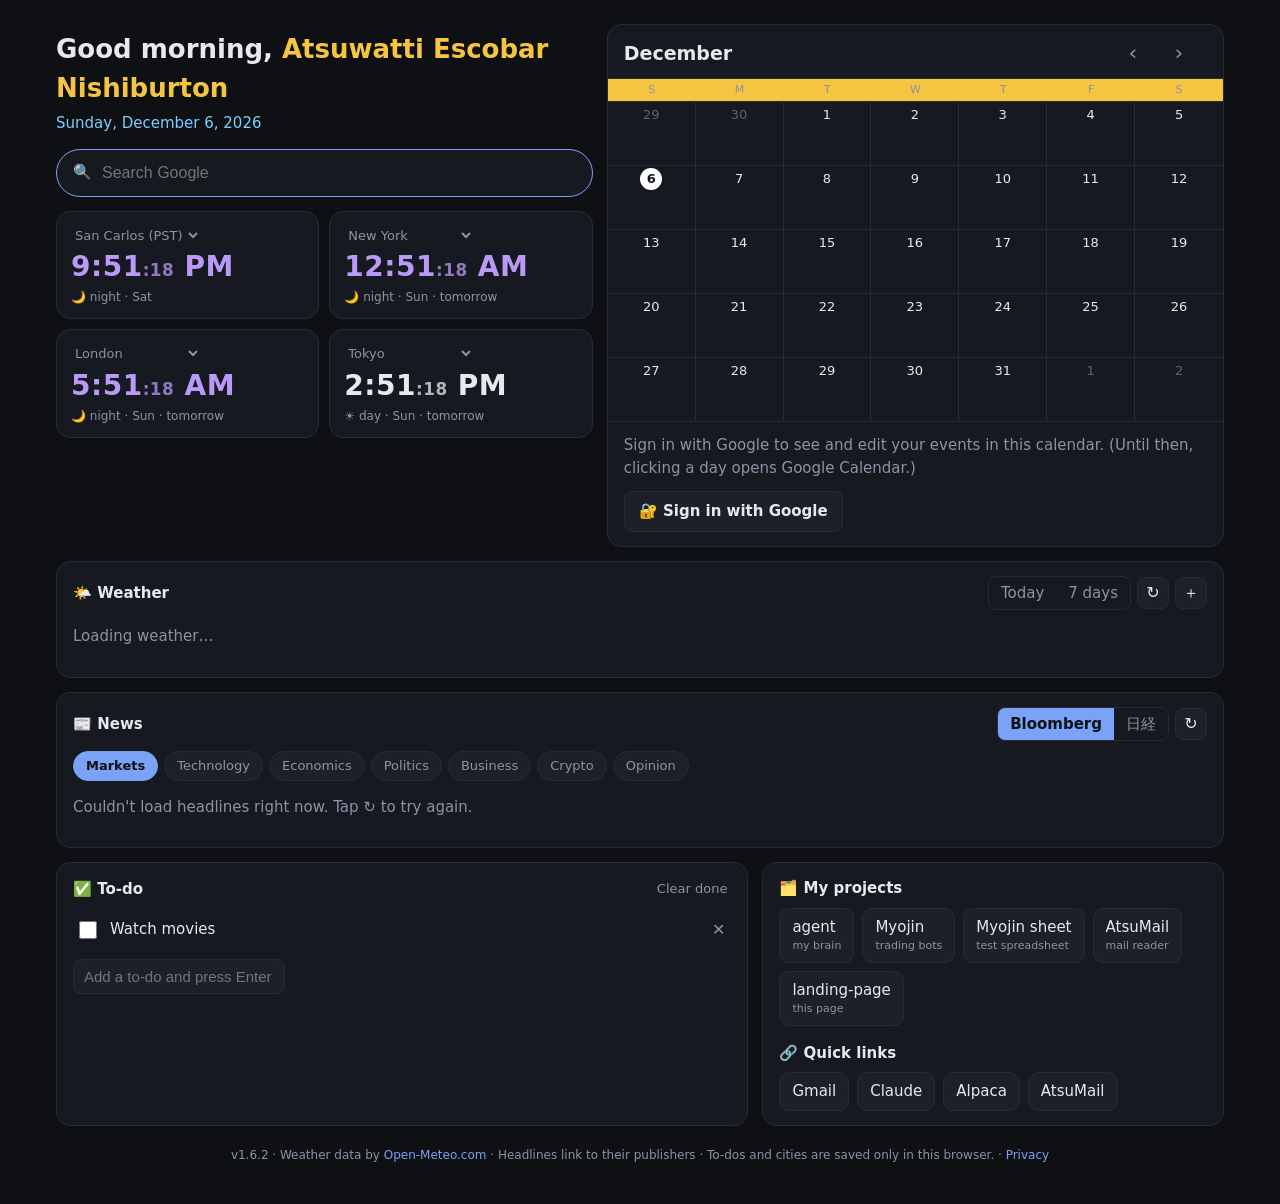
==== index.html @ d67fa59d "v1.6.2: weekday row yellow background, gray letters Co-Authored-By: Claude Opus 5.5 <noreply@anthrop" ====
<!DOCTYPE html>
<html lang="en">
<head>
  <meta charset="utf-8">
  <meta name="viewport" content="width=device-width, initial-scale=1">
  <meta name="theme-color" content="#0e1014">
  <title>Atsushi's landing page</title>
  <link rel="icon" href="data:image/svg+xml,<svg xmlns='http://www.w3.org/2000/svg' viewBox='0 0 100 100'><text y='.9em' font-size='90'>🏠</text></svg>">
  <link rel="stylesheet" href="css/style.css?v=1.6.2">
</head>
<body>
  <main class="page">
    <div class="top-grid">
    <header class="top">
      <div class="hello">
        <h1 id="greeting">Hello</h1>
        <div id="today" class="muted"></div>
      </div>
    </header>
    <form class="search" action="https://www.google.com/search" method="get" role="search">
      <span aria-hidden="true">🔍</span>
      <input id="search" name="q" type="search" placeholder="Search Google" autocomplete="off" aria-label="Search Google">
    </form>
    <section class="clocks-area" aria-label="World clocks">
      <div id="clocks" class="clocks"></div>
    </section>
    <section class="card cal-card" aria-labelledby="gcal-title">
      <div class="card-head mg-head">
        <h2 id="gcal-title" class="mg-title"><button type="button" id="cal-title" class="cal-title" title="Back to this month"></button></h2>
        <div class="month-nav">
          <button type="button" id="cal-prev" class="cal-nav" aria-label="Previous month">‹</button>
          <button type="button" id="cal-next" class="cal-nav" aria-label="Next month">›</button>
        </div>
        <div class="head-tools">
          <button type="button" id="gcal-signout" class="link-btn" hidden>Sign out</button>
          <button type="button" id="gcal-refresh" class="icon-btn" title="Refresh calendar" aria-label="Refresh calendar" hidden>↻</button>
          <button type="button" id="gcal-add" class="add-pill" title="Add event" aria-label="Add event" hidden>＋</button>
        </div>
      </div>
      <div id="month-grid" class="month-grid"></div>
      <div id="gcal-body" class="gcal-body"></div>
    </section>
    </div>

    <section class="card" aria-labelledby="weather-title">
      <div class="card-head">
        <h2 id="weather-title">🌤️ Weather</h2>
        <div class="head-tools">
          <div class="switch" role="group" aria-label="Weather view">
            <button type="button" data-mode="today">Today</button>
            <button type="button" data-mode="week">7 days</button>
          </div>
          <button type="button" id="weather-refresh" class="icon-btn" title="Refresh weather" aria-label="Refresh weather">↻</button>
          <button type="button" id="city-add-toggle" class="icon-btn" title="Add a city" aria-label="Add a city">＋</button>
        </div>
      </div>
      <form id="city-form" class="city-form" hidden>
        <input id="city-input" type="text" placeholder="Type a city, like Seattle" autocomplete="off" aria-label="City name">
        <button type="submit">Find</button>
        <div id="city-results" class="city-results"></div>
      </form>
      <div id="weather" class="weather"><p class="muted">Loading weather…</p></div>
      <div id="weather-updated" class="tiny muted"></div>
    </section>

    <section class="card" aria-labelledby="news-title">
      <div class="card-head">
        <h2 id="news-title">📰 News</h2>
        <div class="head-tools">
          <div id="news-sources" class="switch" role="tablist" aria-label="News source"></div>
          <button type="button" id="news-refresh" class="icon-btn" title="Refresh news" aria-label="Refresh news">↻</button>
        </div>
      </div>
      <div id="news-genres" class="news-genres" role="tablist" aria-label="Genre"></div>
      <div id="news-list" class="news-list"><p class="muted">Loading news…</p></div>
      <div id="news-updated" class="tiny muted"></div>
    </section>

    <div class="two-col">
      <section class="card" aria-labelledby="todo-title">
        <div class="card-head">
          <h2 id="todo-title">✅ To-do</h2>
          <button type="button" id="todo-clear" class="link-btn">Clear done</button>
        </div>
        <ul id="todo-list" class="todo-list"></ul>
        <form id="todo-form">
          <input id="todo-input" type="text" placeholder="Add a to-do and press Enter" autocomplete="off" aria-label="New to-do">
        </form>
      </section>

      <section class="card" aria-labelledby="proj-title">
        <h2 id="proj-title">🗂️ My projects</h2>
        <div id="projects" class="chips"></div>
        <h2 class="spaced">🔗 Quick links</h2>
        <div id="links" class="chips"></div>
      </section>
    </div>

    <footer class="tiny muted">
      <span id="version"></span> ·
      Weather data by <a href="https://open-meteo.com/">Open-Meteo.com</a> ·
      Headlines link to their publishers ·
      To-dos and cities are saved only in this browser. ·
      <a href="privacy.html">Privacy</a>
    </footer>
  </main>

  <script src="js/config.js?v=1.6.2"></script>
  <script src="js/app.js?v=1.6.2"></script>
  <script src="https://accounts.google.com/gsi/client" async defer></script>
  <script src="js/calendar.js?v=1.6.2"></script>
  <script src="js/news.js?v=1.6.2"></script>
</body>
</html>
---- css/style.css ----
/* Dark theme, like AtsuMail */
:root {
  --bg: #0e1014;
  --card: #161920;
  --card-2: #1c2029;
  --border: #262b36;
  --text: #e7e9ee;
  --muted: #8b93a7;
  --accent: #7aa2f7;
  --good: #9ece6a;
  --rain: #7dcfff;
  --night: #bb9af7;
  --yellow: #f5c542;
  --radius: 14px;
}
* { box-sizing: border-box; }
html, body { margin: 0; background: var(--bg); color: var(--text); }
body { font: 15px/1.5 system-ui, -apple-system, "Segoe UI", Roboto, sans-serif; }
a { color: var(--accent); text-decoration: none; }
a:hover { text-decoration: underline; }
h1 { font-size: 26px; font-weight: 600; margin: 0; }
h2 { font-size: 15px; font-weight: 600; margin: 0; color: var(--text); }
.muted { color: var(--muted); }
.tiny { font-size: 12px; }
.spaced { margin-top: 16px; }

.page { max-width: 1200px; margin: 0 auto; padding: 24px 16px 40px; display: grid; gap: 14px; }
/* Top: greeting, search and clocks on the left; month calendar on the right */
.top-grid { display: grid; grid-template-columns: minmax(0, 1fr) minmax(0, 1.15fr); grid-template-areas: "hello cal" "search cal" "clocks cal"; grid-template-rows: auto auto 1fr; gap: 14px; align-items: start; }
.top-grid > .top { grid-area: hello; }
.top-grid > .search { grid-area: search; }
.top-grid > .clocks-area { grid-area: clocks; }
.top-grid > .cal-card { grid-area: cal; }
.clocks-area .clocks { grid-template-columns: repeat(2, minmax(0, 1fr)); }
.top { display: flex; justify-content: space-between; align-items: flex-start; flex-wrap: wrap; gap: 12px; }
.hello { display: grid; gap: 4px; padding-top: 6px; min-width: 0; }
.nick { color: var(--yellow); }
#today { color: #7dcfff; }

/* My calendar: month view like the phone widget */
.mg-head { margin-bottom: 6px; }
.mg-title { flex: 1; margin: 0; }
.cal-title { background: none; border: 0; padding: 0; font-size: 19px; font-weight: 700; color: var(--text); }
.cal-title:hover { color: var(--accent); }
.month-nav { display: flex; gap: 18px; margin-right: 6px; }
.cal-nav { background: none; border: 0; color: var(--muted); font-size: 22px; line-height: 1; width: 28px; height: 28px; padding: 0; }
.cal-nav:hover { color: var(--text); }
.add-pill { background: #f1f1f1; color: #222; border: 0; border-radius: 999px; font-size: 18px; line-height: 1; padding: 4px 16px; }
.add-pill:hover { background: #fff; }
.month-grid { display: grid; grid-template-columns: repeat(7, minmax(0, 1fr)); border-top: 1px solid var(--border); margin: 0 -16px 12px; }
.mg-dow { text-align: center; color: var(--muted); background: var(--yellow); font-size: 11px; padding: 3px 0; border-bottom: 1px solid var(--border); }
.mg-day { min-height: 64px; padding: 2px 2px 4px; border-right: 1px solid var(--border); border-bottom: 1px solid var(--border); cursor: pointer; display: flex; flex-direction: column; gap: 2px; min-width: 0; }
.mg-day:nth-child(7n) { border-right: 0; }
.mg-day:hover { background: var(--card-2); }
.mg-day.selected { box-shadow: inset 0 0 0 2px var(--accent); }
.mg-day.other .mg-num { color: var(--muted); opacity: .6; }
.mg-num { text-align: center; font-size: 13px; }
.mg-num span { display: inline-grid; place-items: center; min-width: 22px; height: 22px; border-radius: 50%; }
.mg-day.today .mg-num span { background: #fff; color: #10131a; font-weight: 700; }
.ev-box { display: block; width: 100%; border: 0; border-radius: 4px; padding: 1px 4px; font-size: 11px; line-height: 1.35; text-align: left; white-space: nowrap; overflow: hidden; text-overflow: ellipsis; cursor: pointer; }
.ev-box:hover { filter: brightness(1.12); }
.ev-more { font-size: 11px; color: var(--muted); padding-left: 4px; }

/* Day details under the grid */
.add-btn { font-size: 13px; padding: 5px 10px; }
.google-btn { margin-top: 4px; font-weight: 600; padding: 8px 14px; }
.gcal-body .muted { margin: 4px 0 8px; }
.gcal-day { margin-bottom: 10px; }
.gcal-day-head { display: flex; justify-content: space-between; align-items: baseline; gap: 8px; margin: 2px 0 6px; }
.gcal-date { font-size: 13px; color: var(--muted); font-weight: 600; }
.gcal-date.is-today { color: var(--yellow); }
.gcal-event { display: flex; align-items: baseline; gap: 10px; width: 100%; text-align: left; background: var(--card-2); border: 1px solid var(--border); border-radius: 8px; padding: 7px 10px; margin-bottom: 5px; }
.gcal-dot { flex: none; width: 9px; height: 9px; border-radius: 50%; align-self: center; }
.gcal-time { flex: none; min-width: 128px; color: var(--muted); font-size: 13px; font-variant-numeric: tabular-nums; }
.gcal-title { overflow-wrap: anywhere; }
.gcal-title small { color: var(--muted); }
.gcal-none { color: var(--muted); font-size: 13px; padding: 2px 0 4px; }
.gcal-note { font-size: 13px; color: var(--muted); margin-bottom: 8px; }
.gcal-form { display: grid; gap: 10px; max-width: 520px; }
.gcal-form-title { font-weight: 600; }
.gcal-form label { display: grid; gap: 4px; font-size: 13px; color: var(--muted); }
.gcal-form label.check { display: flex; align-items: center; gap: 8px; color: var(--text); }
.gcal-form input:not([type=checkbox]), .gcal-form select { background: var(--card-2); border: 1px solid var(--border); border-radius: 8px; color: var(--text); padding: 8px 10px; font: inherit; color-scheme: dark; }
.gcal-form input:focus, .gcal-form select:focus { border-color: var(--accent); outline: none; }
.gcal-form .row { display: grid; grid-template-columns: 1fr 1fr; gap: 10px; }
.gcal-form.all-day .time-field { visibility: hidden; }
.gcal-actions { display: flex; flex-wrap: wrap; align-items: center; gap: 8px; }
.gcal-actions .primary { background: var(--accent); color: #0e1014; border-color: var(--accent); font-weight: 600; }
.danger { color: #f7768e; }
.danger:hover { border-color: #f7768e; }
.gcal-error { color: #f7768e; font-size: 13px; min-height: 1em; }
.gcal-confirm { display: flex; flex-wrap: wrap; align-items: center; gap: 8px; font-size: 13px; padding: 8px 10px; border: 1px solid #f7768e; border-radius: 8px; }
.gcal-confirm[hidden] { display: none; }
@media (max-width: 720px) {
  .mg-day { min-height: 58px; padding: 2px 1px 3px; gap: 2px; }
  .ev-box { font-size: 10px; padding: 1px 3px; border-radius: 4px; }
  .mg-num { font-size: 13px; }
  .mg-num span { min-width: 22px; height: 22px; }
  .cal-title { font-size: 18px; }
  .month-nav { gap: 6px; }
  .add-pill { padding: 4px 16px; }
  .gcal-event { flex-wrap: wrap; gap: 4px 10px; }
  .gcal-time { min-width: 0; }
}

.search { display: flex; align-items: center; gap: 10px; background: var(--card); border: 1px solid var(--border); border-radius: 999px; padding: 4px 16px; }
.search input { flex: 1; background: transparent; border: 0; color: var(--text); font-size: 16px; padding: 10px 0; outline: none; }
.search:focus-within { border-color: var(--accent); }

.card { background: var(--card); border: 1px solid var(--border); border-radius: var(--radius); padding: 14px 16px; }
.card-head { display: flex; justify-content: space-between; align-items: center; gap: 8px; margin-bottom: 10px; flex-wrap: wrap; }
.head-tools { display: flex; align-items: center; gap: 6px; }

button { font: inherit; color: var(--text); background: var(--card-2); border: 1px solid var(--border); border-radius: 8px; padding: 4px 10px; cursor: pointer; }
button:hover { border-color: var(--accent); }
.icon-btn { width: 32px; height: 32px; padding: 0; font-size: 16px; }
.link-btn { background: none; border: 0; color: var(--muted); font-size: 13px; padding: 2px 4px; }
.link-btn:hover { color: var(--accent); }
.switch { display: flex; border: 1px solid var(--border); border-radius: 8px; overflow: hidden; }
.switch button { border: 0; border-radius: 0; background: transparent; color: var(--muted); padding: 5px 12px; }
.switch button.on { background: var(--accent); color: #0e1014; font-weight: 600; }

/* Clocks */
.clocks { display: grid; grid-template-columns: repeat(4, minmax(0, 1fr)); gap: 10px; }
.clock { background: var(--card); border: 1px solid var(--border); border-radius: var(--radius); padding: 12px 14px; }
.clock .label { color: var(--muted); font-size: 13px; }
.clock-pick { max-width: 100%; background: transparent; color: var(--muted); border: 1px solid transparent; border-radius: 6px; font: inherit; font-size: 13px; padding: 1px 2px; margin-left: -3px; cursor: pointer; }
.clock-pick:hover, .clock-pick:focus { border-color: var(--border); color: var(--text); outline: none; }
.clock-pick option { background: var(--card); color: var(--text); }
.clock .time { font-size: 28px; font-weight: 600; letter-spacing: .5px; font-variant-numeric: tabular-nums; }
.clock .sub { font-size: 12px; color: var(--muted); }
.clock.night .time { color: var(--night); }
.clock .time .sec { font-size: 0.6em; opacity: .75; }

/* °F big, °C next to it in smaller grey */
.city .now .c { font-size: 15px; font-weight: 500; color: var(--muted); margin-left: 8px; }
.c-line { color: var(--muted); font-size: 12px; }
.week td .hl { display: block; }
.week td .c-line { font-size: 11px; }
.unit { font-size: 10px; color: var(--muted); margin-left: 1px; }

/* Weather: today */
.weather-today { display: grid; grid-template-columns: repeat(auto-fit, minmax(150px, 1fr)); gap: 10px; }
.city { position: relative; background: var(--card-2); border: 1px solid var(--border); border-radius: 12px; padding: 10px 12px; }
.city .name { font-size: 13px; color: var(--muted); padding-right: 18px; }
.city .now { font-size: 26px; font-weight: 600; }
.city .icon { font-size: 22px; margin-right: 6px; }
.city .desc { font-size: 12px; color: var(--muted); }
.city .hl { font-size: 13px; }
.rain { color: var(--rain); font-size: 12px; }
.remove { position: absolute; top: 6px; right: 6px; width: 22px; height: 22px; padding: 0; font-size: 13px; line-height: 1; background: transparent; border: 0; color: var(--muted); }
.remove:hover { color: #f7768e; }

/* Weather: 7 days */
.table-wrap { overflow-x: auto; }
.week { width: 100%; border-collapse: collapse; min-width: 640px; }
.week th, .week td { padding: 8px 6px; text-align: center; border-bottom: 1px solid var(--border); white-space: nowrap; }
.week th { font-size: 12px; color: var(--muted); font-weight: 600; }
.week th:first-child, .week td:first-child { text-align: left; position: sticky; left: 0; background: var(--card); }
.week td .icon { font-size: 18px; display: block; }
.week td .hl { font-size: 13px; }
.week td .lo { color: var(--muted); }
.week tr:last-child td { border-bottom: 0; }

.city-form { display: flex; flex-wrap: wrap; gap: 8px; margin-bottom: 12px; }
.city-form[hidden] { display: none; }
.city-form input, #todo-input { flex: 1; min-width: 180px; background: var(--card-2); border: 1px solid var(--border); border-radius: 8px; color: var(--text); padding: 8px 10px; font-size: 15px; outline: none; }
.city-form input:focus, #todo-input:focus { border-color: var(--accent); }
.city-results { flex-basis: 100%; display: flex; flex-wrap: wrap; gap: 6px; }

/* Two columns */
.two-col { display: grid; grid-template-columns: minmax(0, 3fr) minmax(0, 2fr); gap: 14px; }

/* To-do */
.todo-list { list-style: none; margin: 0 0 10px; padding: 0; }
.todo-list li { display: flex; align-items: center; gap: 10px; padding: 7px 2px; border-bottom: 1px solid var(--border); }
.todo-list li:last-child { border-bottom: 0; }
.todo-list input[type=checkbox] { width: 18px; height: 18px; accent-color: var(--good); }
.todo-list .text { flex: 1; overflow-wrap: anywhere; }
.todo-list li.done .text { color: var(--muted); text-decoration: line-through; }
.todo-list .del { background: none; border: 0; color: var(--muted); font-size: 16px; padding: 0 4px; }
.todo-list .del:hover { color: #f7768e; }
.empty { color: var(--muted); font-size: 13px; padding: 6px 2px; }

/* Chips */
.chips { display: flex; flex-wrap: wrap; gap: 8px; margin-top: 8px; }
.chip { display: inline-flex; flex-direction: column; background: var(--card-2); border: 1px solid var(--border); border-radius: 10px; padding: 7px 12px; color: var(--text); }
.chip:hover { border-color: var(--accent); text-decoration: none; }
.chip small { color: var(--muted); font-size: 11px; }

footer { text-align: center; padding-top: 6px; }

/* Phone */
@media (max-width: 960px) {
  .top-grid { grid-template-columns: minmax(0, 1fr); grid-template-areas: "hello" "search" "cal" "clocks"; grid-template-rows: none; }
}
@media (max-width: 720px) {
  .clocks { grid-template-columns: repeat(2, minmax(0, 1fr)); }
  .two-col { grid-template-columns: minmax(0, 1fr); }
  .clock .time { font-size: 24px; }
  h1 { font-size: 22px; }
}

/* News box */
.news-genres { display: flex; flex-wrap: wrap; gap: 6px; margin-bottom: 10px; }
.pill { border-radius: 999px; padding: 4px 12px; font-size: 13px; color: var(--muted); }
.pill.on { background: var(--accent); border-color: var(--accent); color: #0e1014; font-weight: 600; }
.news-list ol { margin: 0; padding-left: 22px; display: grid; gap: 6px; }
.news-list li { line-height: 1.4; }
.news-list li::marker { color: var(--muted); font-size: 12px; }
.news-list a { color: var(--text); }
.news-list a:hover { color: var(--accent); }
.news-time { color: var(--muted); font-size: 12px; margin-left: 8px; white-space: nowrap; }
.news-links { display: grid; grid-template-columns: repeat(auto-fill, minmax(120px, 1fr)); gap: 8px; margin-bottom: 12px; }
.news-link { display: block; text-align: center; background: var(--card-2); border: 1px solid var(--border); border-radius: 10px; padding: 12px 8px; color: var(--text); font-weight: 600; }
.news-link:hover { border-color: var(--accent); color: var(--accent); text-decoration: none; }
.news-search { display: flex; gap: 8px; }
.news-search input { flex: 1; background: var(--card-2); border: 1px solid var(--border); border-radius: 8px; color: var(--text); padding: 8px 10px; font: inherit; outline: none; }
.news-search input:focus { border-color: var(--accent); }
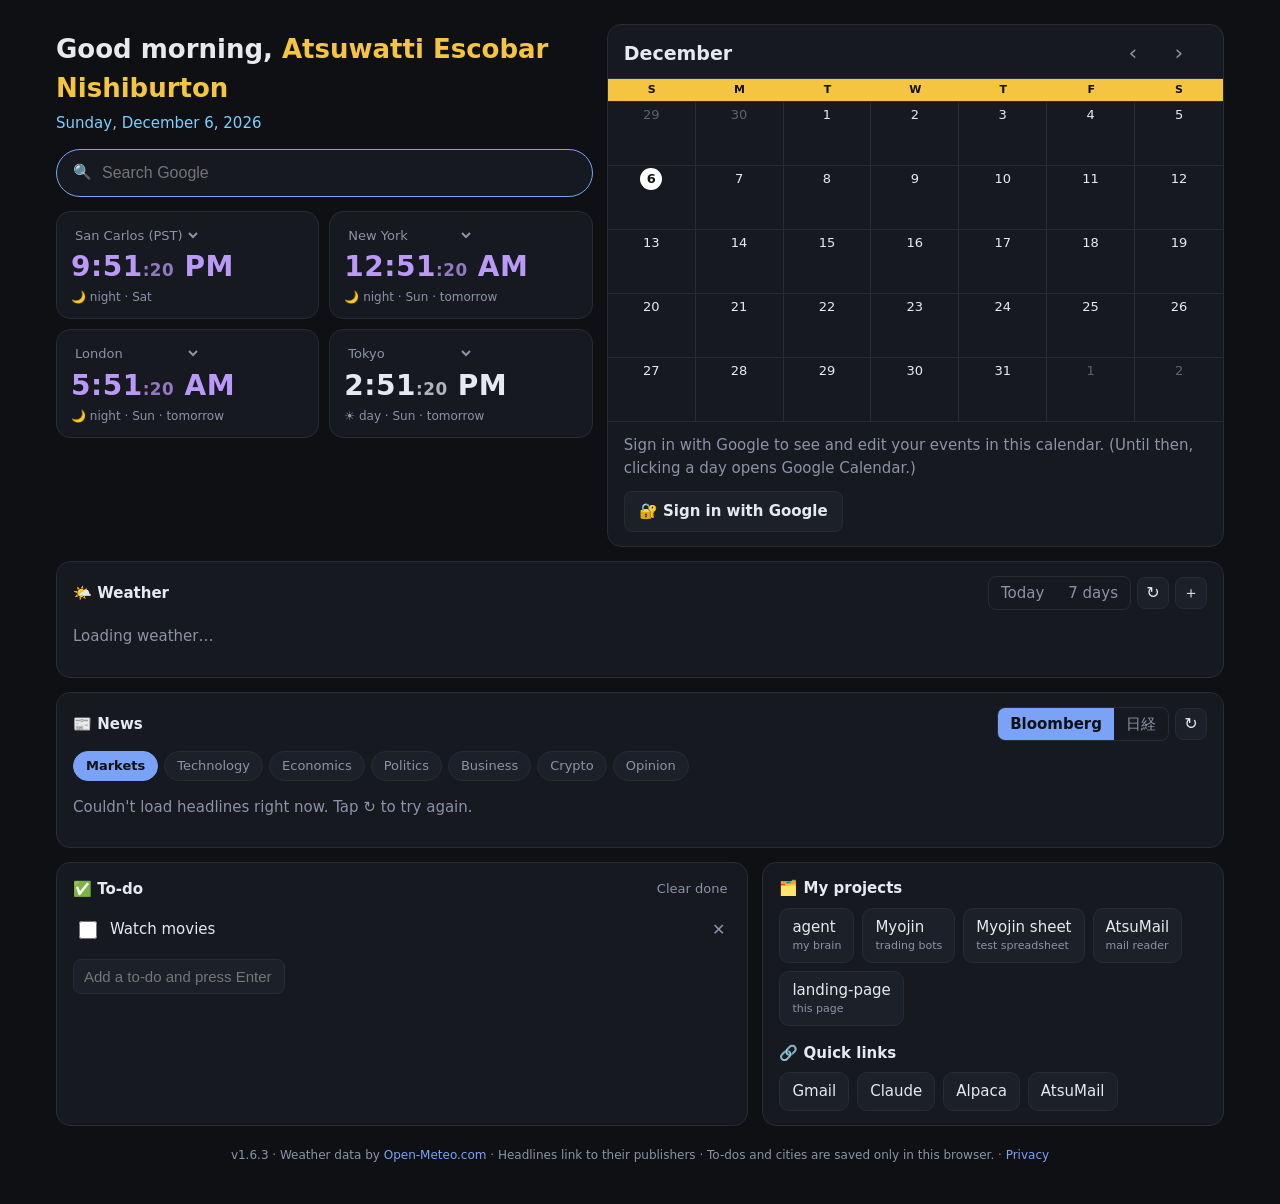
==== commit 35e71d36: "v1.6.3: black weekday letters on yellow row Co-Authored-By: Claude Opus 5.5 <noreply@anthropic.com> " ====
--- a/index.html
+++ b/index.html
@@ -6,7 +6,7 @@
   <meta name="theme-color" content="#0e1014">
   <title>Atsushi's landing page</title>
   <link rel="icon" href="data:image/svg+xml,<svg xmlns='http://www.w3.org/2000/svg' viewBox='0 0 100 100'><text y='.9em' font-size='90'>🏠</text></svg>">
-  <link rel="stylesheet" href="css/style.css?v=1.6.2">
+  <link rel="stylesheet" href="css/style.css?v=1.6.3">
 </head>
 <body>
   <main class="page">
@@ -105,10 +105,10 @@
     </footer>
   </main>
 
-  <script src="js/config.js?v=1.6.2"></script>
-  <script src="js/app.js?v=1.6.2"></script>
+  <script src="js/config.js?v=1.6.3"></script>
+  <script src="js/app.js?v=1.6.3"></script>
   <script src="https://accounts.google.com/gsi/client" async defer></script>
-  <script src="js/calendar.js?v=1.6.2"></script>
-  <script src="js/news.js?v=1.6.2"></script>
+  <script src="js/calendar.js?v=1.6.3"></script>
+  <script src="js/news.js?v=1.6.3"></script>
 </body>
 </html>
--- a/css/style.css
+++ b/css/style.css
@@ -48,7 +48,7 @@
 .add-pill { background: #f1f1f1; color: #222; border: 0; border-radius: 999px; font-size: 18px; line-height: 1; padding: 4px 16px; }
 .add-pill:hover { background: #fff; }
 .month-grid { display: grid; grid-template-columns: repeat(7, minmax(0, 1fr)); border-top: 1px solid var(--border); margin: 0 -16px 12px; }
-.mg-dow { text-align: center; color: var(--muted); background: var(--yellow); font-size: 11px; padding: 3px 0; border-bottom: 1px solid var(--border); }
+.mg-dow { text-align: center; color: #111; font-weight: 600; background: var(--yellow); font-size: 11px; padding: 3px 0; border-bottom: 1px solid var(--border); }
 .mg-day { min-height: 64px; padding: 2px 2px 4px; border-right: 1px solid var(--border); border-bottom: 1px solid var(--border); cursor: pointer; display: flex; flex-direction: column; gap: 2px; min-width: 0; }
 .mg-day:nth-child(7n) { border-right: 0; }
 .mg-day:hover { background: var(--card-2); }
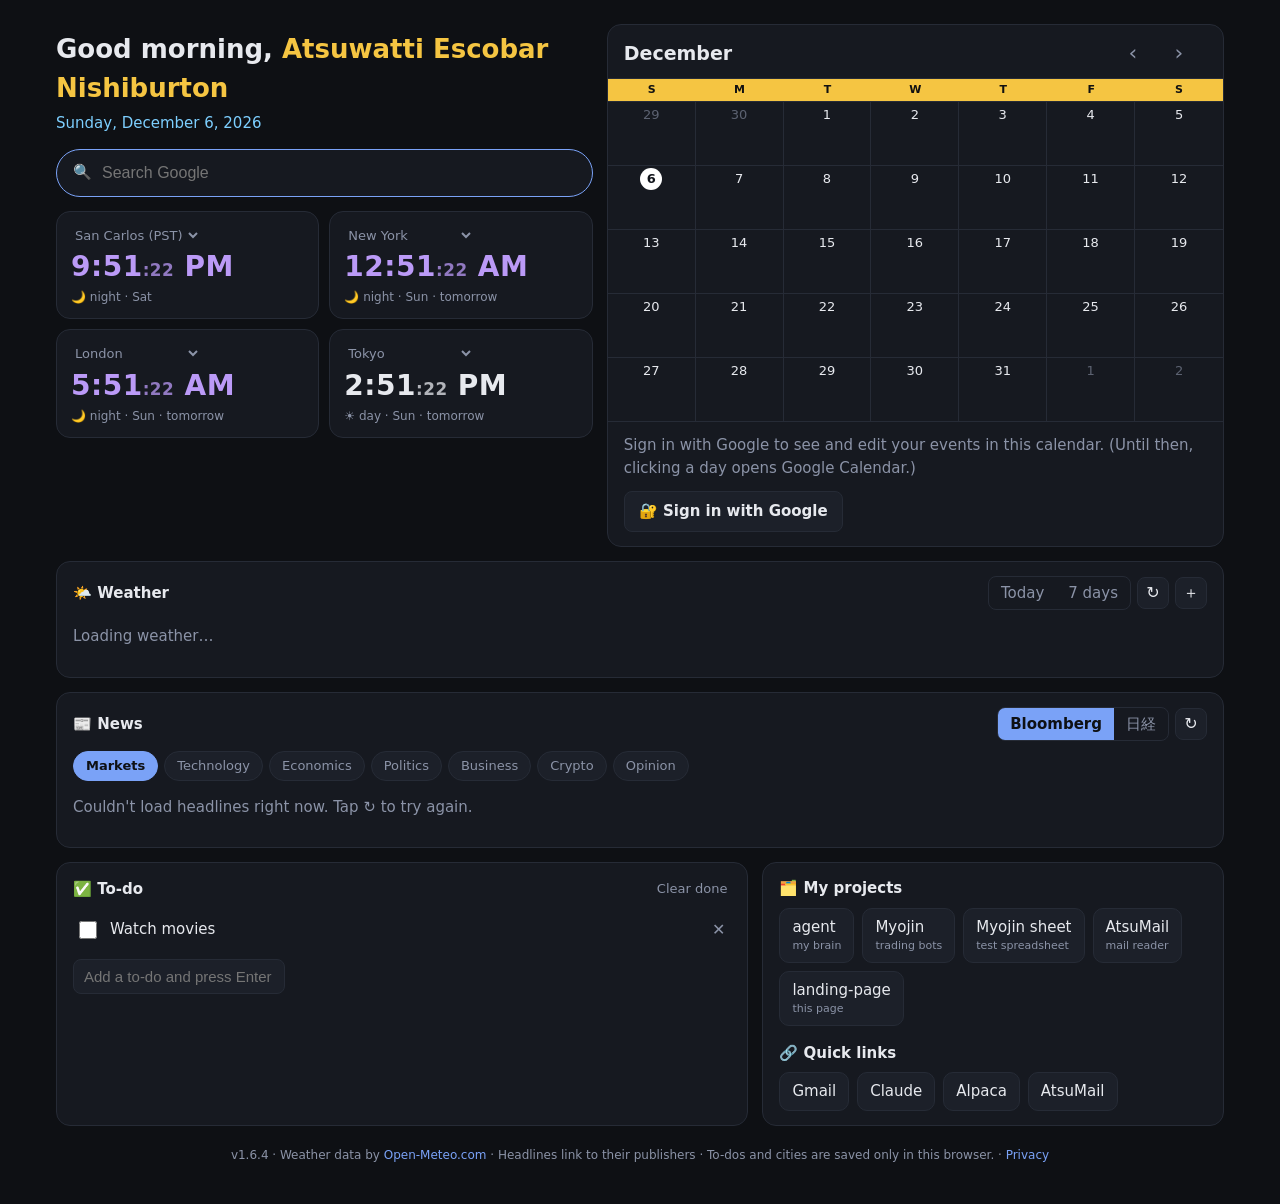
==== commit d9db55a3: "v1.6.4: PST/PDT label, links in new tabs, / for search, version in one place - San Carlos clock show" ====
--- a/index.html
+++ b/index.html
@@ -6,7 +6,7 @@
   <meta name="theme-color" content="#0e1014">
   <title>Atsushi's landing page</title>
   <link rel="icon" href="data:image/svg+xml,<svg xmlns='http://www.w3.org/2000/svg' viewBox='0 0 100 100'><text y='.9em' font-size='90'>🏠</text></svg>">
-  <link rel="stylesheet" href="css/style.css?v=1.6.3">
+  <link rel="stylesheet" href="css/style.css?v=1.6.4">
 </head>
 <body>
   <main class="page">
@@ -20,6 +20,7 @@
     <form class="search" action="https://www.google.com/search" method="get" role="search">
       <span aria-hidden="true">🔍</span>
       <input id="search" name="q" type="search" placeholder="Search Google" autocomplete="off" aria-label="Search Google">
+      <kbd class="key-hint" title="Press / to jump to the search box" aria-hidden="true">/</kbd>
     </form>
     <section class="clocks-area" aria-label="World clocks">
       <div id="clocks" class="clocks"></div>
@@ -105,10 +106,10 @@
     </footer>
   </main>
 
-  <script src="js/config.js?v=1.6.3"></script>
-  <script src="js/app.js?v=1.6.3"></script>
+  <script src="js/config.js?v=1.6.4"></script>
+  <script src="js/app.js?v=1.6.4"></script>
   <script src="https://accounts.google.com/gsi/client" async defer></script>
-  <script src="js/calendar.js?v=1.6.3"></script>
-  <script src="js/news.js?v=1.6.3"></script>
+  <script src="js/calendar.js?v=1.6.4"></script>
+  <script src="js/news.js?v=1.6.4"></script>
 </body>
 </html>
--- a/css/style.css
+++ b/css/style.css
@@ -106,6 +106,10 @@
 .search { display: flex; align-items: center; gap: 10px; background: var(--card); border: 1px solid var(--border); border-radius: 999px; padding: 4px 16px; }
 .search input { flex: 1; background: transparent; border: 0; color: var(--text); font-size: 16px; padding: 10px 0; outline: none; }
 .search:focus-within { border-color: var(--accent); }
+/* Small "/" key hint (computers only; hidden while typing and on phones) */
+.key-hint { font: 12px/1 ui-monospace, Consolas, monospace; color: var(--muted); border: 1px solid var(--border); border-radius: 5px; padding: 3px 7px; }
+.search:focus-within .key-hint { visibility: hidden; }
+@media (max-width: 720px) { .key-hint { display: none; } }
 
 .card { background: var(--card); border: 1px solid var(--border); border-radius: var(--radius); padding: 14px 16px; }
 .card-head { display: flex; justify-content: space-between; align-items: center; gap: 8px; margin-bottom: 10px; flex-wrap: wrap; }
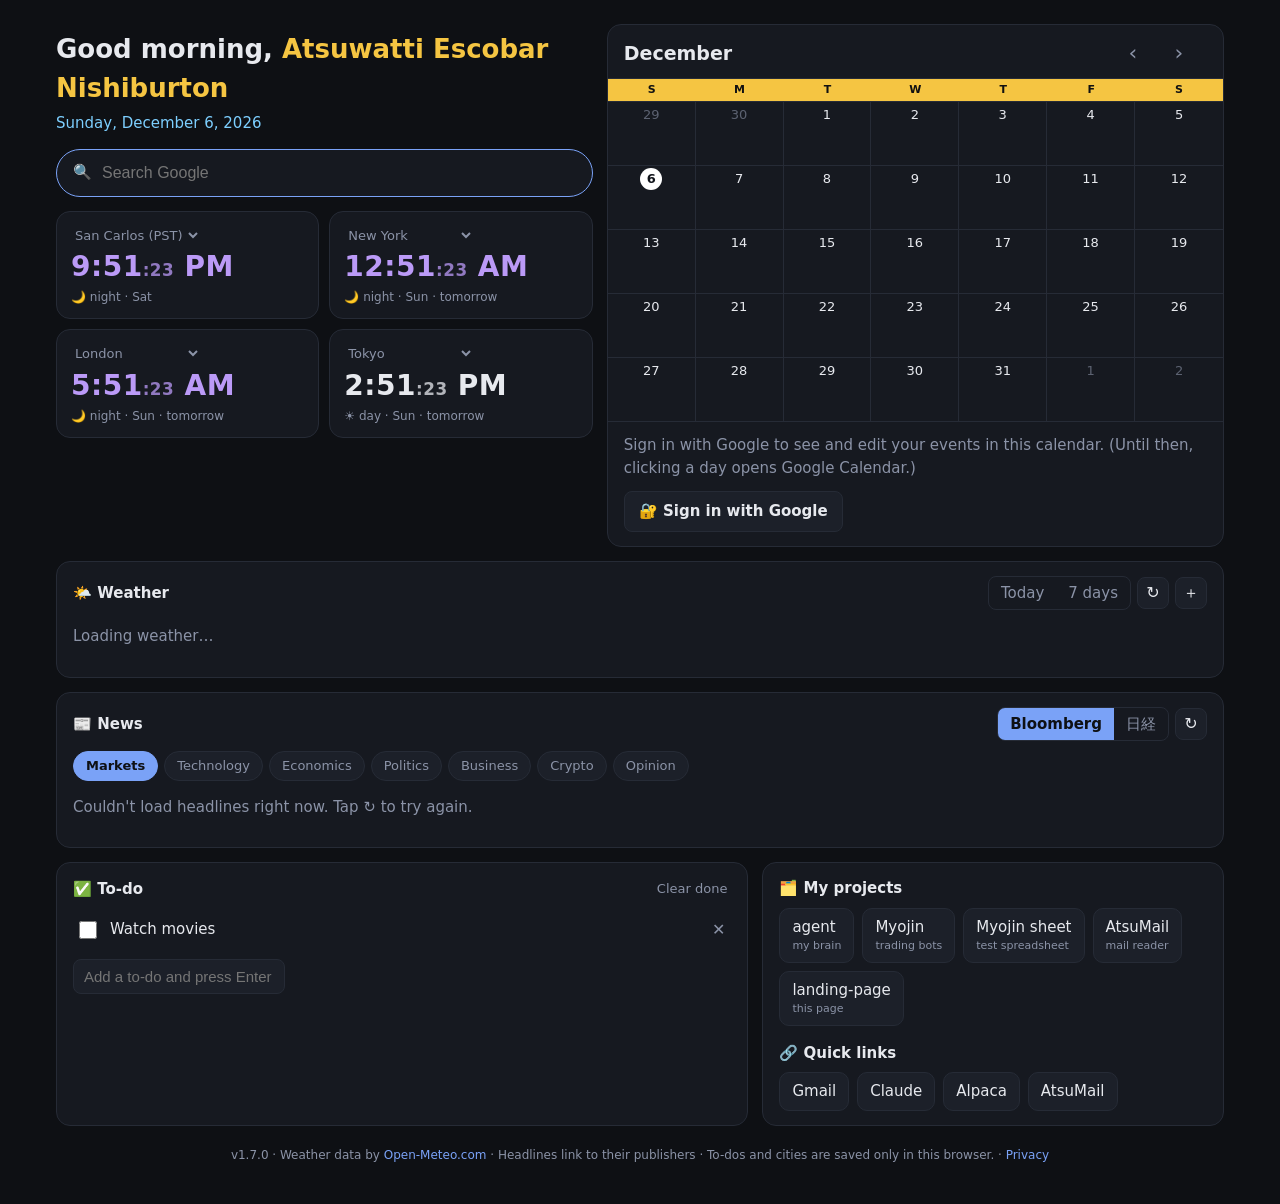
==== commit 3534158a: "v1.7.0: phone icon and web app manifest - manifest.webmanifest with name, colors and icons - icons/i" ====
--- a/index.html
+++ b/index.html
@@ -6,7 +6,9 @@
   <meta name="theme-color" content="#0e1014">
   <title>Atsushi's landing page</title>
   <link rel="icon" href="data:image/svg+xml,<svg xmlns='http://www.w3.org/2000/svg' viewBox='0 0 100 100'><text y='.9em' font-size='90'>🏠</text></svg>">
-  <link rel="stylesheet" href="css/style.css?v=1.6.4">
+  <link rel="manifest" href="manifest.webmanifest">
+  <link rel="apple-touch-icon" href="icons/icon-192.png">
+  <link rel="stylesheet" href="css/style.css?v=1.7.0">
 </head>
 <body>
   <main class="page">
@@ -106,10 +108,10 @@
     </footer>
   </main>
 
-  <script src="js/config.js?v=1.6.4"></script>
-  <script src="js/app.js?v=1.6.4"></script>
+  <script src="js/config.js?v=1.7.0"></script>
+  <script src="js/app.js?v=1.7.0"></script>
   <script src="https://accounts.google.com/gsi/client" async defer></script>
-  <script src="js/calendar.js?v=1.6.4"></script>
-  <script src="js/news.js?v=1.6.4"></script>
+  <script src="js/calendar.js?v=1.7.0"></script>
+  <script src="js/news.js?v=1.7.0"></script>
 </body>
 </html>
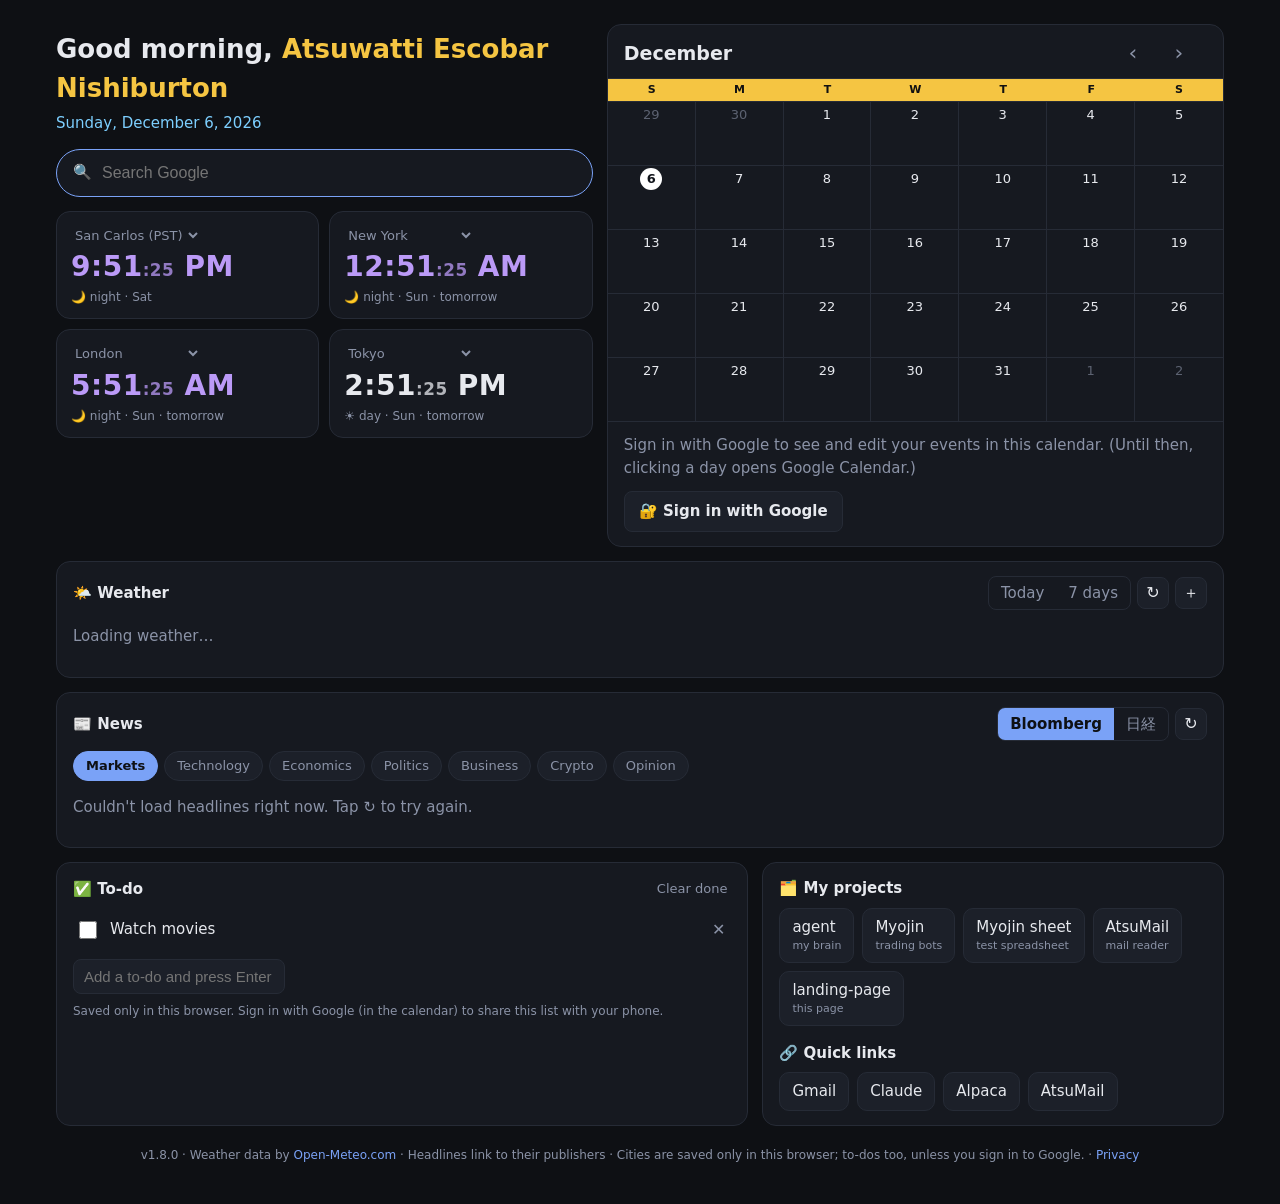
==== commit ad9f1141: "v1.8.0: to-dos sync with Google Tasks - New js/todo.js: to-do box saved in the browser and synced wi" ====
--- a/index.html
+++ b/index.html
@@ -8,7 +8,7 @@
   <link rel="icon" href="data:image/svg+xml,<svg xmlns='http://www.w3.org/2000/svg' viewBox='0 0 100 100'><text y='.9em' font-size='90'>🏠</text></svg>">
   <link rel="manifest" href="manifest.webmanifest">
   <link rel="apple-touch-icon" href="icons/icon-192.png">
-  <link rel="stylesheet" href="css/style.css?v=1.7.0">
+  <link rel="stylesheet" href="css/style.css?v=1.8.0">
 </head>
 <body>
   <main class="page">
@@ -89,6 +89,7 @@
         <form id="todo-form">
           <input id="todo-input" type="text" placeholder="Add a to-do and press Enter" autocomplete="off" aria-label="New to-do">
         </form>
+        <div id="todo-status" class="tiny muted todo-status" role="status"></div>
       </section>
 
       <section class="card" aria-labelledby="proj-title">
@@ -103,15 +104,16 @@
       <span id="version"></span> ·
       Weather data by <a href="https://open-meteo.com/">Open-Meteo.com</a> ·
       Headlines link to their publishers ·
-      To-dos and cities are saved only in this browser. ·
+      Cities are saved only in this browser; to-dos too, unless you sign in to Google. ·
       <a href="privacy.html">Privacy</a>
     </footer>
   </main>
 
-  <script src="js/config.js?v=1.7.0"></script>
-  <script src="js/app.js?v=1.7.0"></script>
+  <script src="js/config.js?v=1.8.0"></script>
+  <script src="js/app.js?v=1.8.0"></script>
   <script src="https://accounts.google.com/gsi/client" async defer></script>
-  <script src="js/calendar.js?v=1.7.0"></script>
-  <script src="js/news.js?v=1.7.0"></script>
+  <script src="js/calendar.js?v=1.8.0"></script>
+  <script src="js/todo.js?v=1.8.0"></script>
+  <script src="js/news.js?v=1.8.0"></script>
 </body>
 </html>
--- a/css/style.css
+++ b/css/style.css
@@ -185,6 +185,8 @@
 .todo-list .del { background: none; border: 0; color: var(--muted); font-size: 16px; padding: 0 4px; }
 .todo-list .del:hover { color: #f7768e; }
 .empty { color: var(--muted); font-size: 13px; padding: 6px 2px; }
+.todo-status { margin-top: 8px; }
+.todo-status.warn { color: var(--yellow); }
 
 /* Chips */
 .chips { display: flex; flex-wrap: wrap; gap: 8px; margin-top: 8px; }
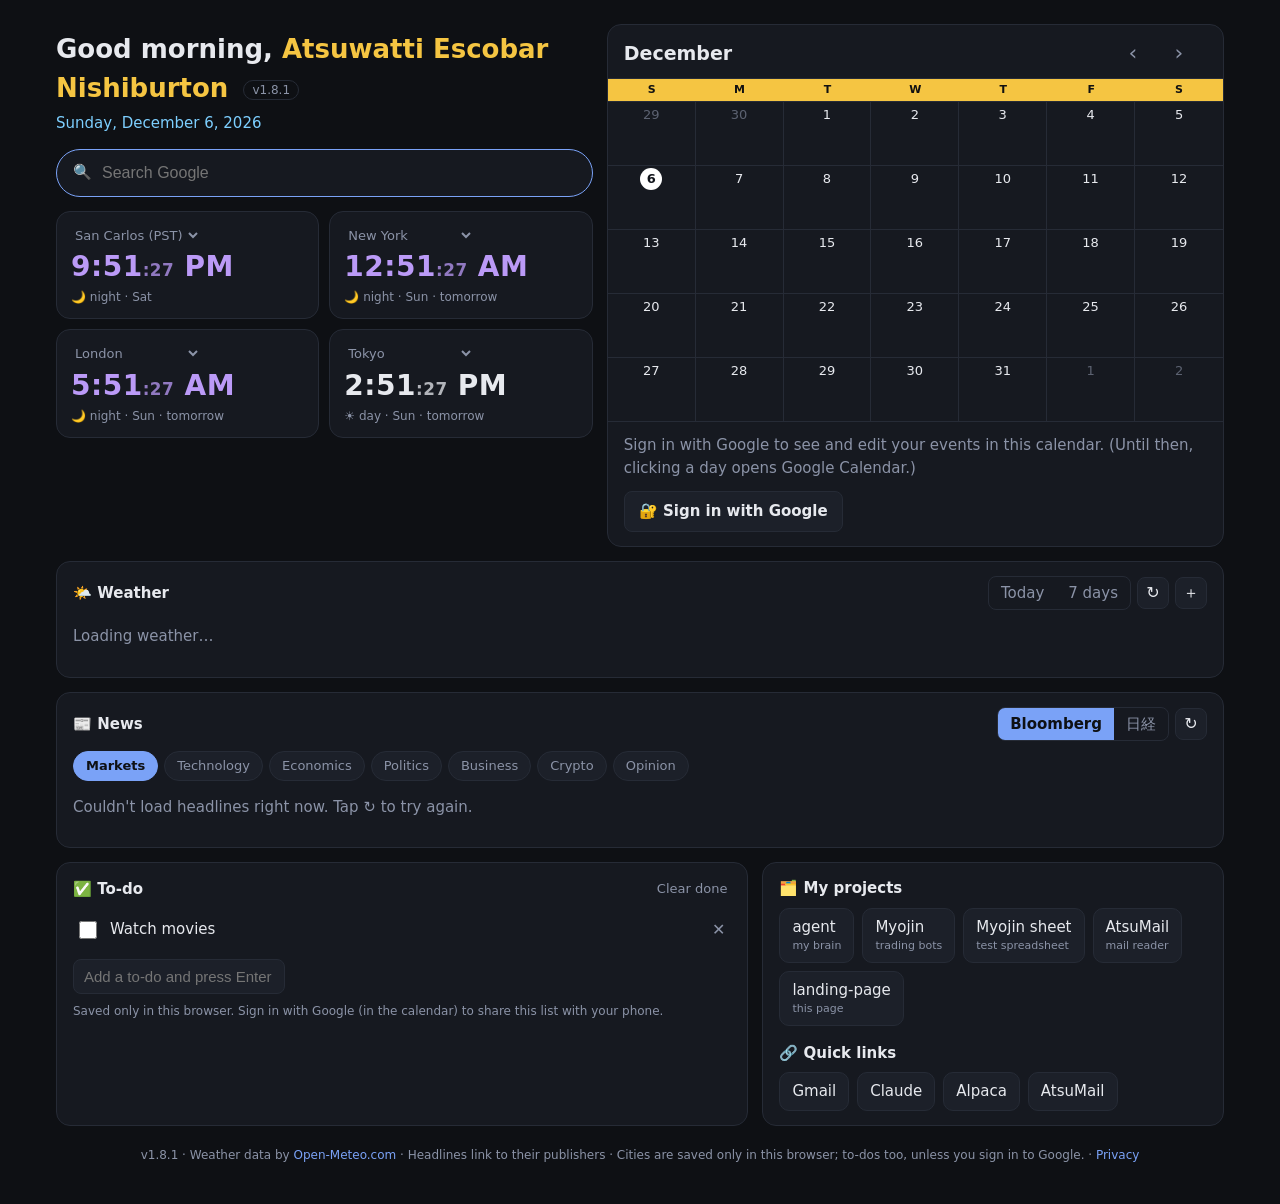
==== commit 1296606b: "v1.8.1: version number next to my name - Small badge after the nickname in the greeting, read from j" ====
--- a/index.html
+++ b/index.html
@@ -8,7 +8,7 @@
   <link rel="icon" href="data:image/svg+xml,<svg xmlns='http://www.w3.org/2000/svg' viewBox='0 0 100 100'><text y='.9em' font-size='90'>🏠</text></svg>">
   <link rel="manifest" href="manifest.webmanifest">
   <link rel="apple-touch-icon" href="icons/icon-192.png">
-  <link rel="stylesheet" href="css/style.css?v=1.8.0">
+  <link rel="stylesheet" href="css/style.css?v=1.8.1">
 </head>
 <body>
   <main class="page">
@@ -109,11 +109,11 @@
     </footer>
   </main>
 
-  <script src="js/config.js?v=1.8.0"></script>
-  <script src="js/app.js?v=1.8.0"></script>
+  <script src="js/config.js?v=1.8.1"></script>
+  <script src="js/app.js?v=1.8.1"></script>
   <script src="https://accounts.google.com/gsi/client" async defer></script>
-  <script src="js/calendar.js?v=1.8.0"></script>
-  <script src="js/todo.js?v=1.8.0"></script>
-  <script src="js/news.js?v=1.8.0"></script>
+  <script src="js/calendar.js?v=1.8.1"></script>
+  <script src="js/todo.js?v=1.8.1"></script>
+  <script src="js/news.js?v=1.8.1"></script>
 </body>
 </html>
--- a/css/style.css
+++ b/css/style.css
@@ -35,6 +35,8 @@
 .top { display: flex; justify-content: space-between; align-items: flex-start; flex-wrap: wrap; gap: 12px; }
 .hello { display: grid; gap: 4px; padding-top: 6px; min-width: 0; }
 .nick { color: var(--yellow); }
+/* Small version number next to my name */
+.ver { font-size: 12px; font-weight: 500; color: var(--muted); border: 1px solid var(--border); border-radius: 999px; padding: 2px 8px; margin-left: 6px; vertical-align: middle; white-space: nowrap; }
 #today { color: #7dcfff; }
 
 /* My calendar: month view like the phone widget */
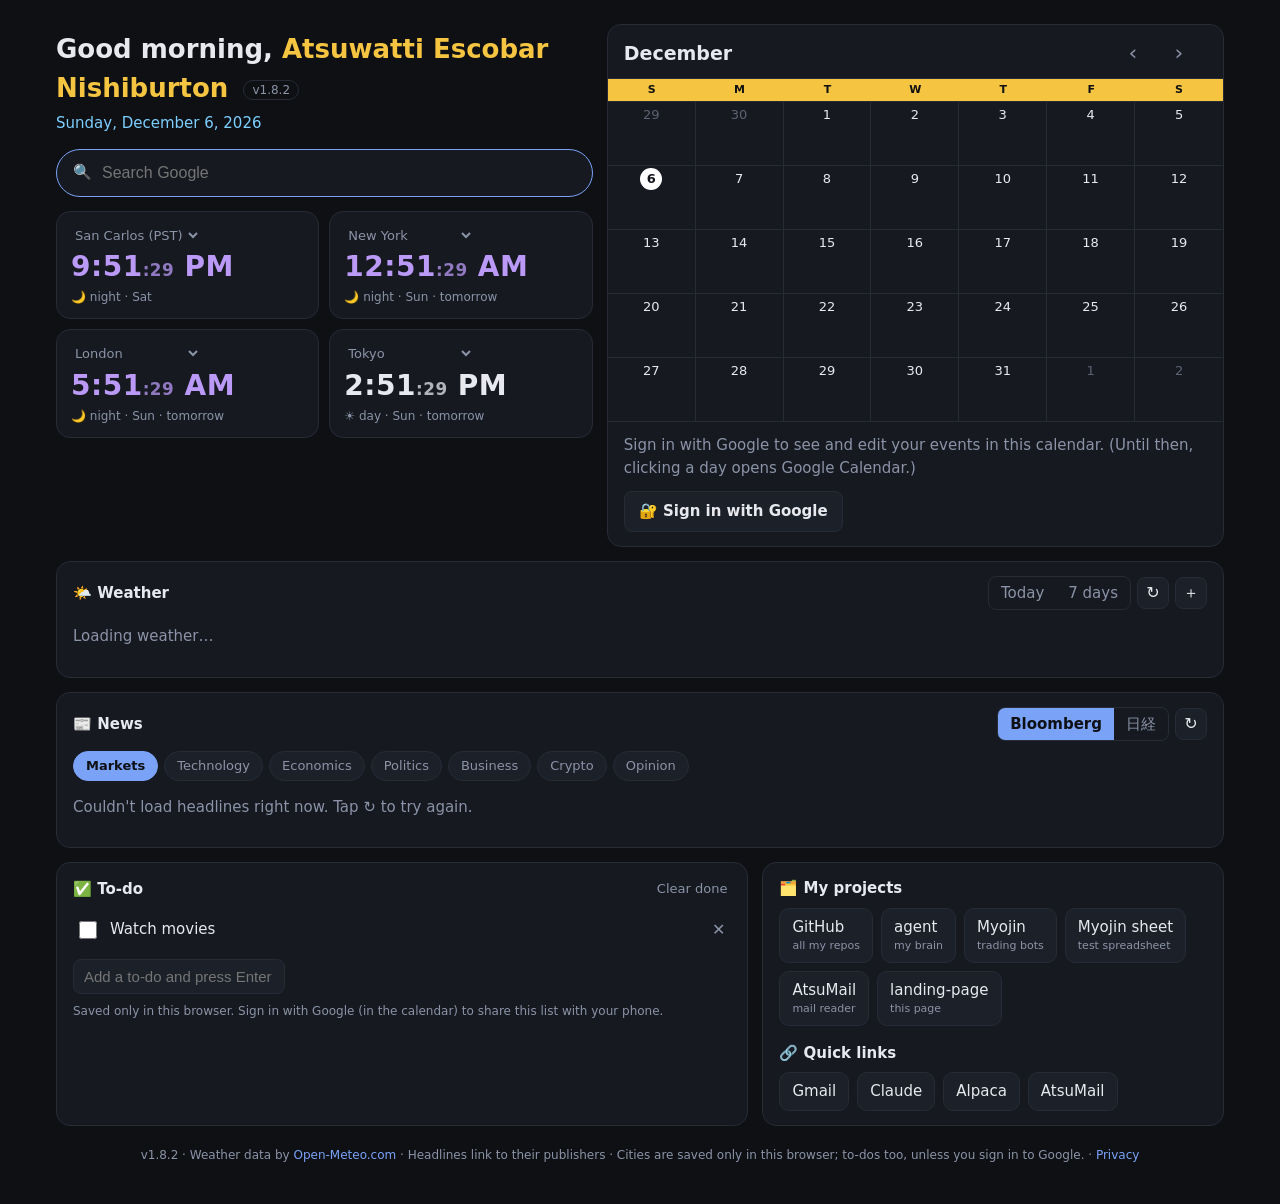
==== commit de2d05f3: "v1.8.2: GitHub profile link in My projects - New first chip in My projects: GitHub (all my repos) - " ====
--- a/index.html
+++ b/index.html
@@ -8,7 +8,7 @@
   <link rel="icon" href="data:image/svg+xml,<svg xmlns='http://www.w3.org/2000/svg' viewBox='0 0 100 100'><text y='.9em' font-size='90'>🏠</text></svg>">
   <link rel="manifest" href="manifest.webmanifest">
   <link rel="apple-touch-icon" href="icons/icon-192.png">
-  <link rel="stylesheet" href="css/style.css?v=1.8.1">
+  <link rel="stylesheet" href="css/style.css?v=1.8.2">
 </head>
 <body>
   <main class="page">
@@ -109,11 +109,11 @@
     </footer>
   </main>
 
-  <script src="js/config.js?v=1.8.1"></script>
-  <script src="js/app.js?v=1.8.1"></script>
+  <script src="js/config.js?v=1.8.2"></script>
+  <script src="js/app.js?v=1.8.2"></script>
   <script src="https://accounts.google.com/gsi/client" async defer></script>
-  <script src="js/calendar.js?v=1.8.1"></script>
-  <script src="js/todo.js?v=1.8.1"></script>
-  <script src="js/news.js?v=1.8.1"></script>
+  <script src="js/calendar.js?v=1.8.2"></script>
+  <script src="js/todo.js?v=1.8.2"></script>
+  <script src="js/news.js?v=1.8.2"></script>
 </body>
 </html>
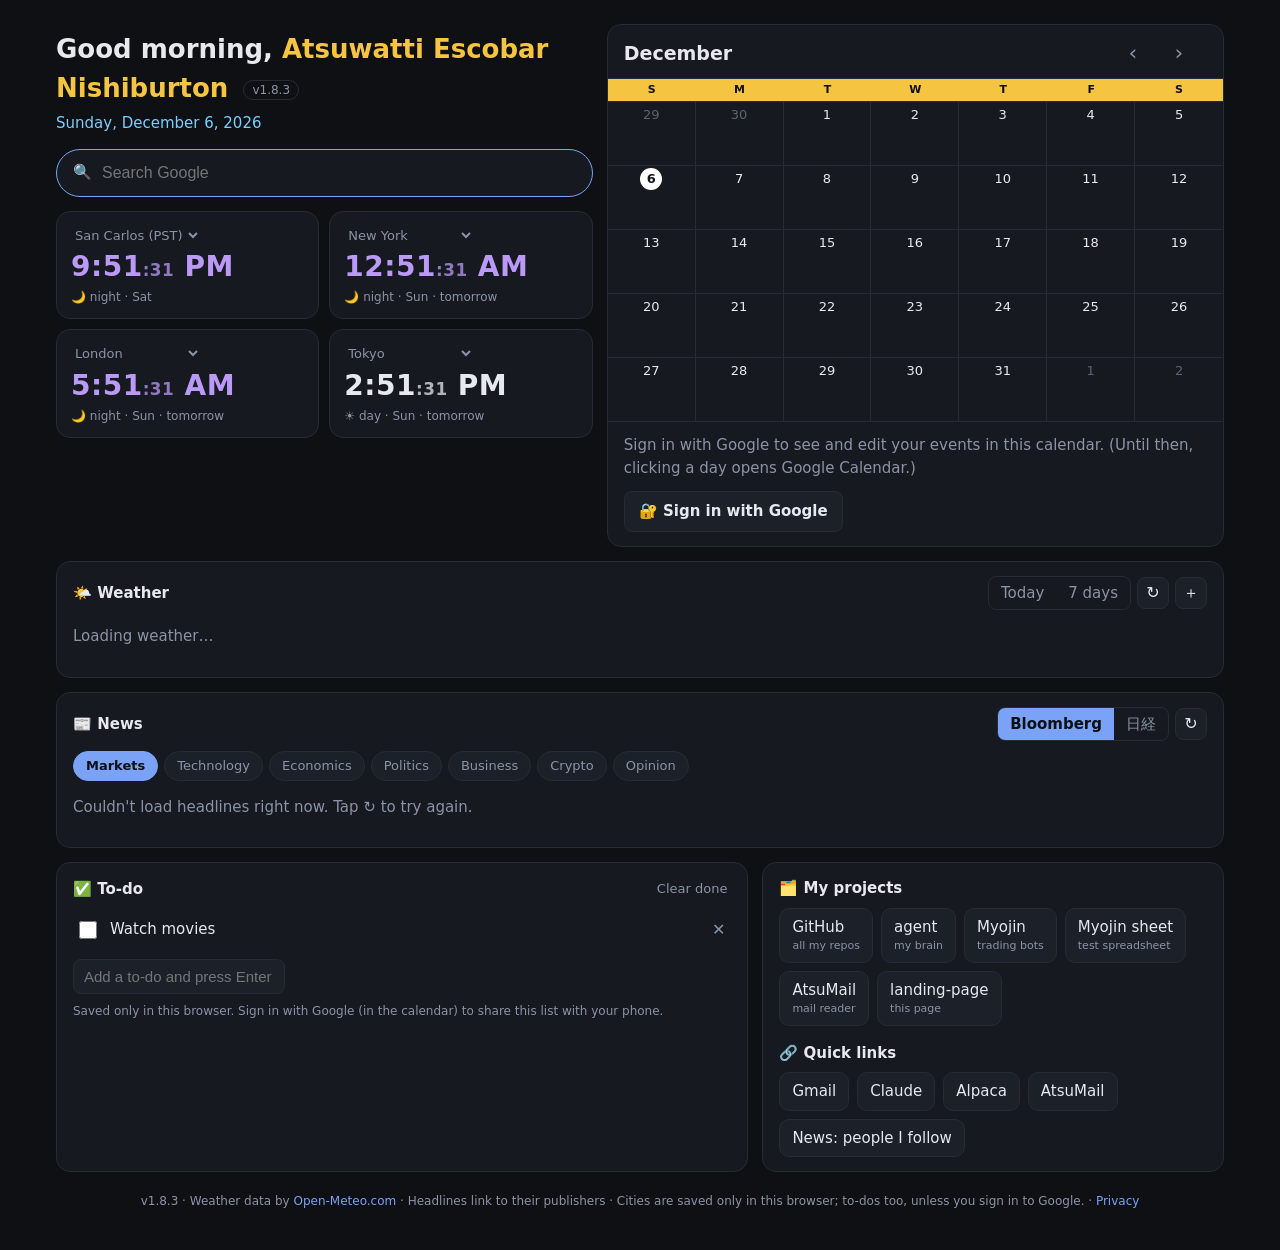
==== commit 667a0e9e: "v1.8.3: quick link to News: people I follow Co-Authored-By: Claude Fable 5.2 <noreply@anthropic.com>" ====
--- a/index.html
+++ b/index.html
@@ -8,7 +8,7 @@
   <link rel="icon" href="data:image/svg+xml,<svg xmlns='http://www.w3.org/2000/svg' viewBox='0 0 100 100'><text y='.9em' font-size='90'>🏠</text></svg>">
   <link rel="manifest" href="manifest.webmanifest">
   <link rel="apple-touch-icon" href="icons/icon-192.png">
-  <link rel="stylesheet" href="css/style.css?v=1.8.2">
+  <link rel="stylesheet" href="css/style.css?v=1.8.3">
 </head>
 <body>
   <main class="page">
@@ -109,11 +109,11 @@
     </footer>
   </main>
 
-  <script src="js/config.js?v=1.8.2"></script>
-  <script src="js/app.js?v=1.8.2"></script>
+  <script src="js/config.js?v=1.8.3"></script>
+  <script src="js/app.js?v=1.8.3"></script>
   <script src="https://accounts.google.com/gsi/client" async defer></script>
-  <script src="js/calendar.js?v=1.8.2"></script>
-  <script src="js/todo.js?v=1.8.2"></script>
-  <script src="js/news.js?v=1.8.2"></script>
+  <script src="js/calendar.js?v=1.8.3"></script>
+  <script src="js/todo.js?v=1.8.3"></script>
+  <script src="js/news.js?v=1.8.3"></script>
 </body>
 </html>
